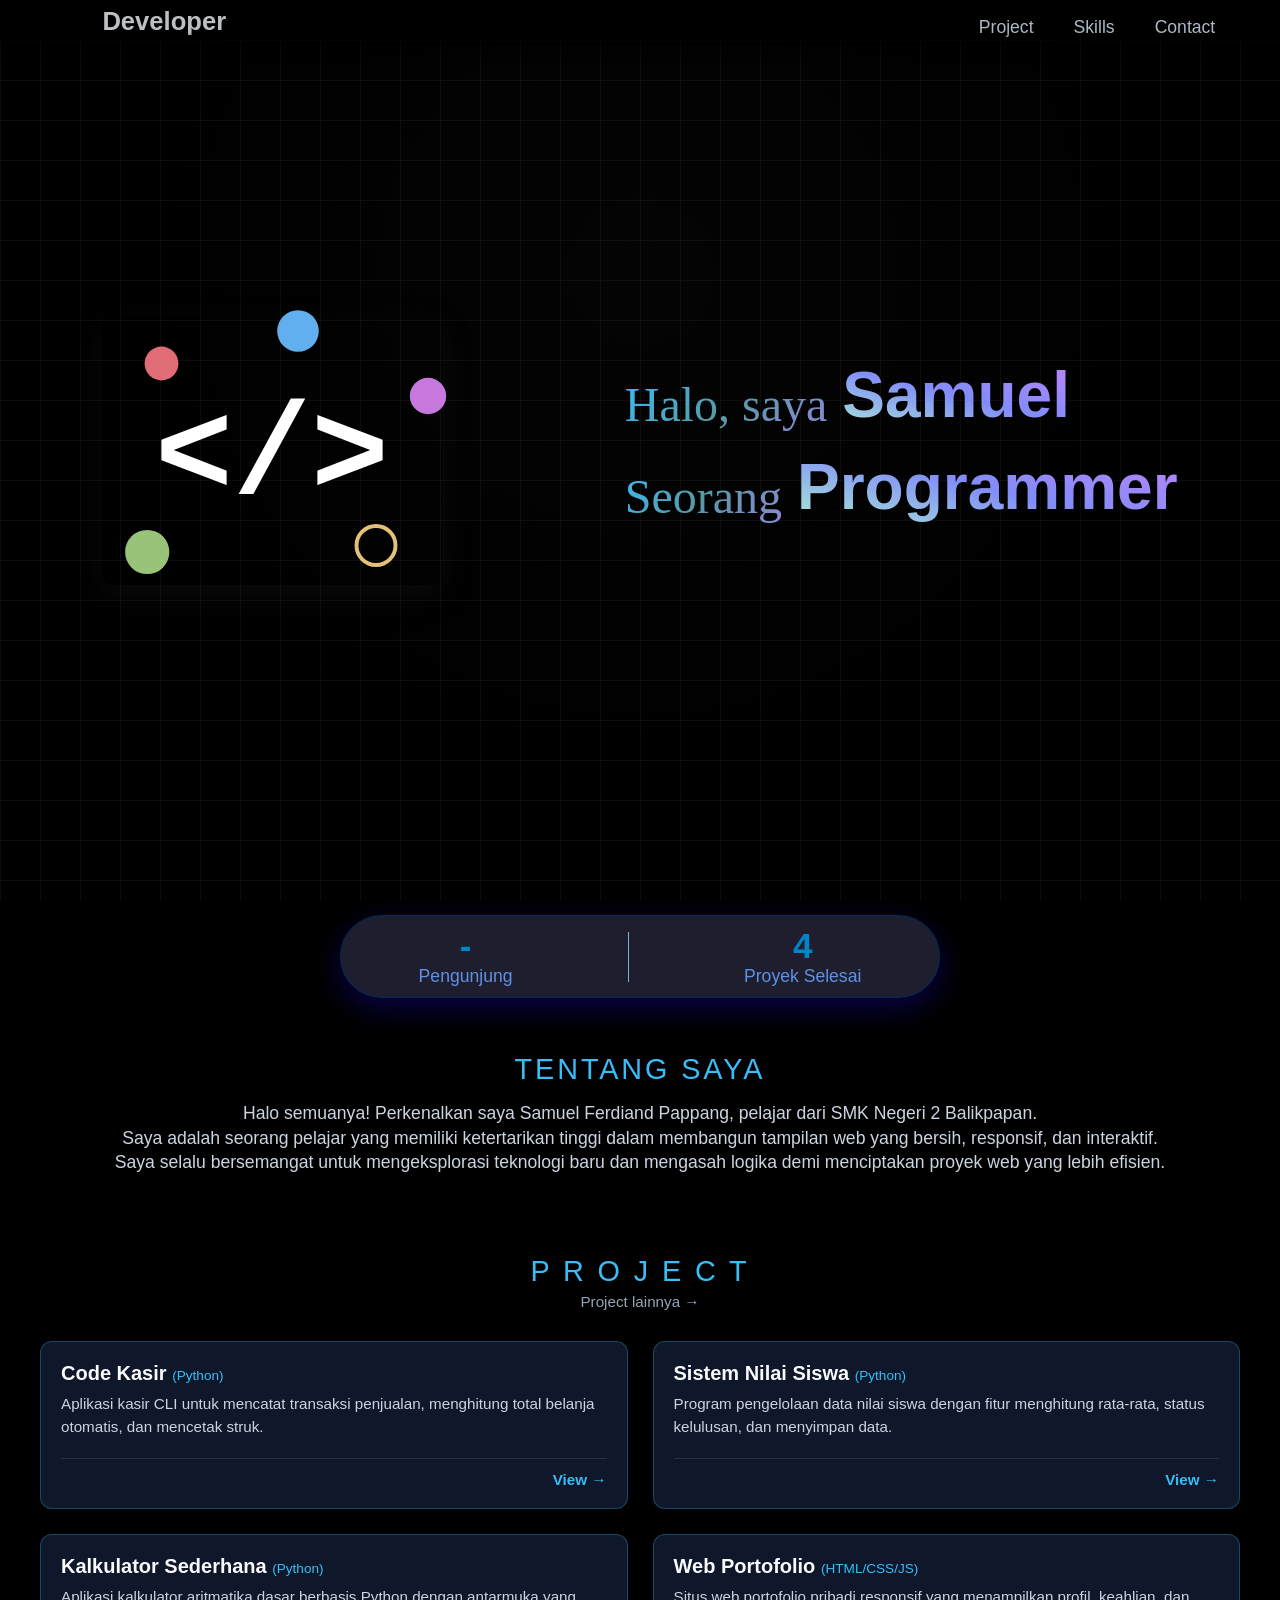
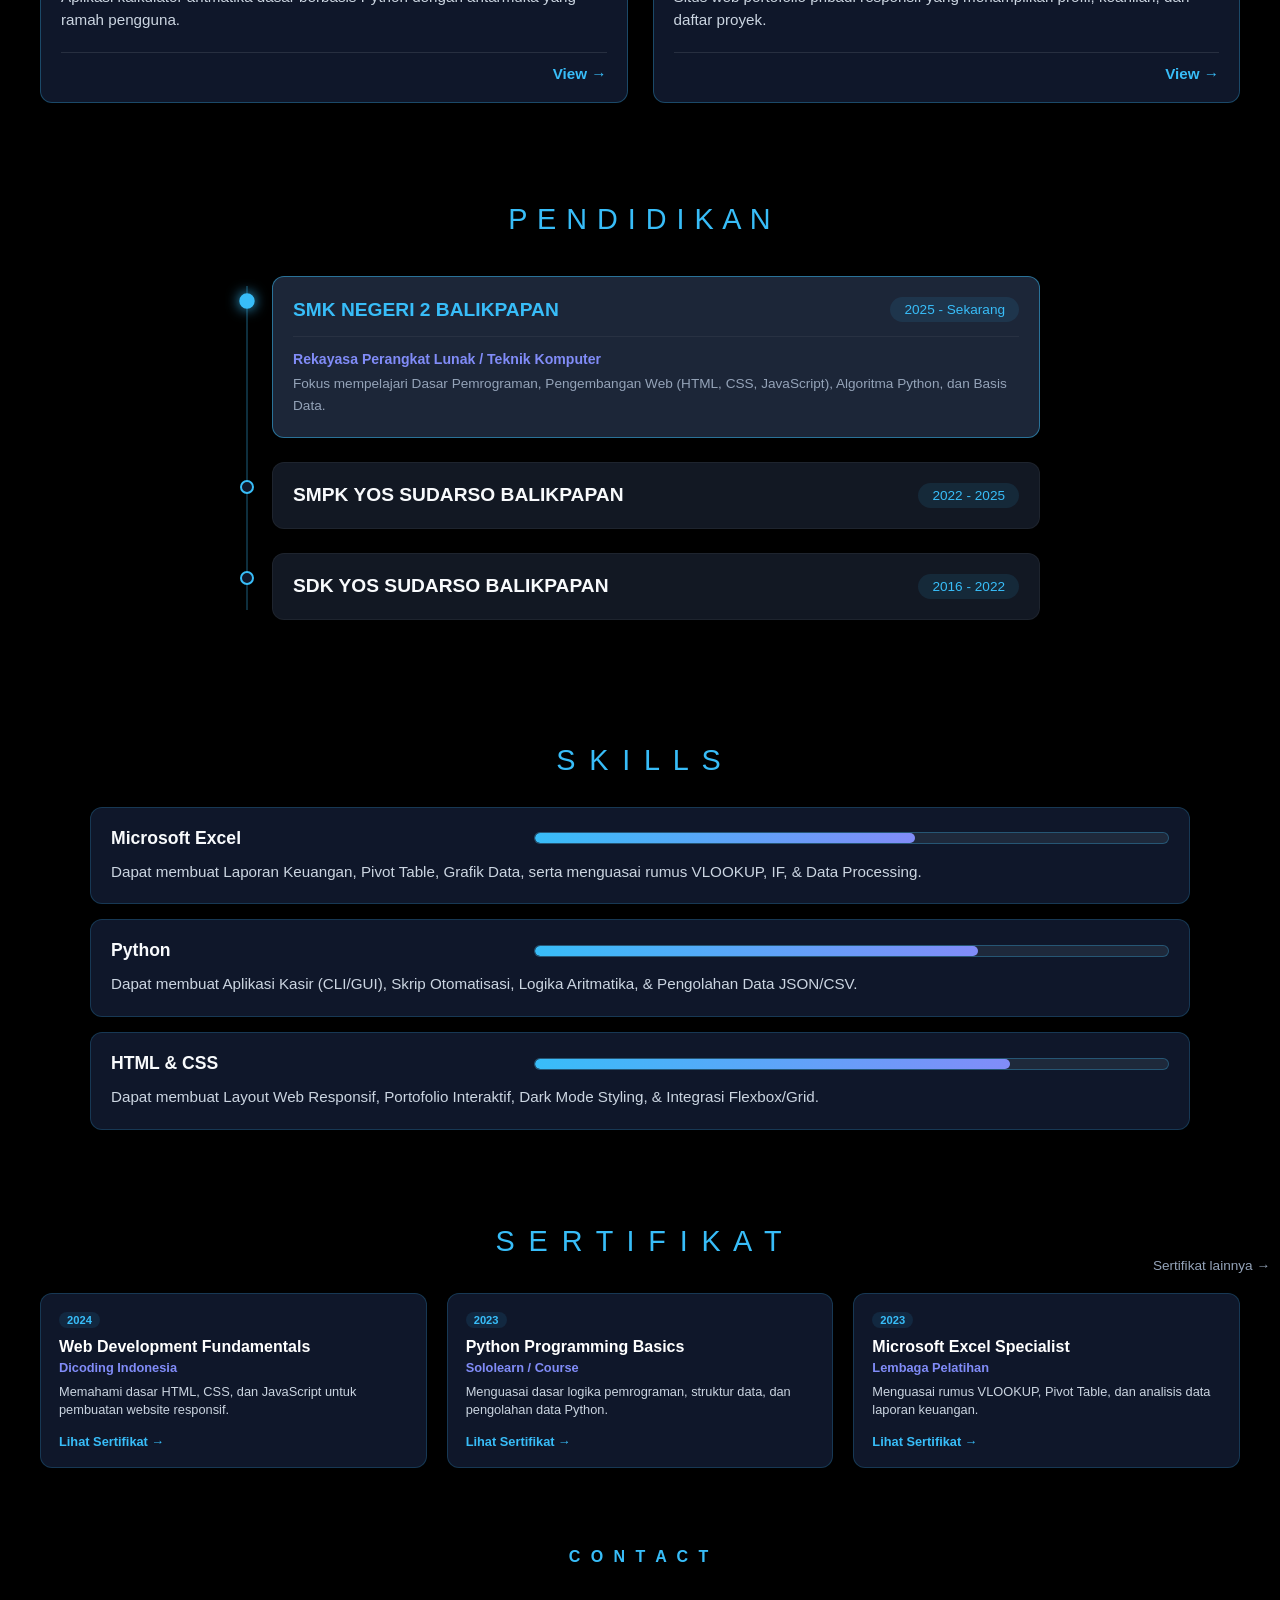
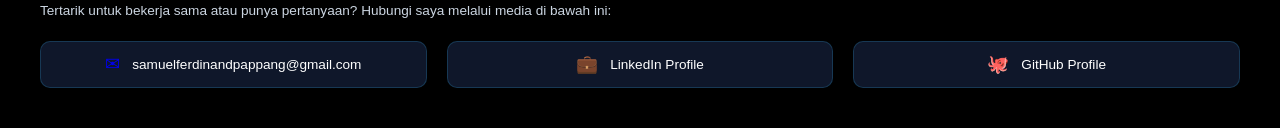
==== index.html @ 8a0ed3b5 "Add files via upload" ====
<!DOCTYPE html>
<html lang="id">
<head>
    <meta charset="UTF-8">
    <meta name="viewport" content="width=device-width, initial-scale=1.0">
    <title>Portfolio - Samuel</title>
    <link rel="stylesheet" href="style.css">
</head>
<body>

    <!-- NAVBAR -->
    <nav class="navbar">
        <a href="#" class="nav-brand">Developer</a>
        <ul class="nav-links">
            <li><a href="#projects">Project</a></li>
            <li><a href="#skills">Skills</a></li>
            <li><a href="#contact">Contact</a></li>
        </ul>
    </nav>

    <!-- HERO BANNER -->
    <section class="hero-banner" id="home">
      <div class="hero-content">
          <div class="hero-line">
              <span class="hero-greeting">Halo, saya </span>
              <span class="hero-name">Samuel</span>
          </div>
          <div class="hero-line">
              <span class="hero-greet">Seorang </span>
              <span class="hero-job">Programmer</span>
          </div>
      </div>

      <div class="code-illustration">
        <div class="floating-wrapper">
          <svg width="260" height="260" viewBox="0 0 200 200" fill="none" xmlns="http://www.w3.org/2000/svg">
            <circle cx="15" cy="35" r="13" fill="#E06C75" class="dot dot-verti" />
            <circle cx="120" cy="10" r="16" fill="#61AFEF" class="dot dot-horiz" />
            <circle cx="4" cy="180" r="17" fill="#98C379" class="dot dot-diago" />
            <circle cx="180" cy="175" r="15" stroke="#E5C07B" stroke-width="3" class="dot dot-verti" />
            <circle cx="220" cy="60" r="14" fill="#C678DD" class="dot dot-horiz" />
            <text x="50%" y="54%" dominant-baseline="middle" text-anchor="middle" 
                  fill="#ffffff" font-family="'Courier New', Consolas, monospace" font-size="100" font-weight="bold">
              &lt;/&gt;
            </text>  
          </svg>
        </div>
      </div>
    </section>

    <!-- COUNTER SECTION -->
    <section class="counter-section">
      <div class="counter-container">
          <div class="counter-item">
              <span class="counter-number" id="visitor-count">0</span>
              <span class="counter-label">Pengunjung</span>
          </div>
          <div class="counter-divider"></div>
          <div class="counter-item">
              <span class="counter-number" id="project-count">0</span>
              <span class="counter-label">Proyek Selesai</span>
          </div>
      </div>
    </section>

    <!-- TENTANG SAYA -->
    <section class="tentang">
      <div class="tentang-container">
          <h2 class="tentang-judul">TENTANG SAYA</h2>
          <p class="tentang-deskripsi">
            Halo semuanya! Perkenalkan saya Samuel Ferdiand Pappang, pelajar dari SMK Negeri 2 Balikpapan.<br>
            Saya adalah seorang pelajar yang memiliki ketertarikan tinggi dalam membangun tampilan web yang bersih, responsif, dan interaktif.<br> Saya selalu bersemangat untuk mengeksplorasi teknologi baru dan mengasah logika demi menciptakan proyek web yang lebih efisien.
          </p>
      </div>
    </section>

    <!-- PROJECT SECTION -->
   <!-- PROJECT SECTION -->
<section class="projects-section" id="projects">
  <div class="projects-container">
      
      <!-- Judul & Link di Bawahnya -->
      <h2 class="projects-title">P R O J E C T</h2>
      <div class="more-projects-wrapper">
          <a href="https://github.com/username?tab=repositories" target="_blank" class="more-projects-btn">
              Project lainnya &rarr;
          </a>
      </div>

      <!-- Grid 4 Proyek -->
      <div class="projects-grid" id="projects-grid"></div>

  </div>
</section>

<!-- EDUCATION SECTION -->
<section class="education-section" id="education">
  <div class="education-container">
      <h2 class="education-title">P E N D I D I K A N</h2>

      <div class="timeline-wrapper">
          <div class="dot-line-vertical"></div>

          <!-- Item 1: SMK (Default Aktif/Terbuka) -->
          <div class="timeline-item active" onclick="toggleEdu(this)">
              <div class="timeline-dot"></div>
              <div class="timeline-content">
                  <div class="timeline-header">
                      <h3 class="school-name">SMK NEGERI 2 BALIKPAPAN</h3>
                      <span class="edu-years">2025 - Sekarang</span>
                  </div>
                  <div class="timeline-info">
                      <p class="edu-major">Rekayasa Perangkat Lunak / Teknik Komputer</p>
                      <p class="edu-desc">Fokus mempelajari Dasar Pemrograman, Pengembangan Web (HTML, CSS, JavaScript), Algoritma Python, dan Basis Data.</p>
                  </div>
              </div>
          </div>

          <!-- Item 2: SMP -->
          <div class="timeline-item" onclick="toggleEdu(this)">
              <div class="timeline-dot"></div>
              <div class="timeline-content">
                  <div class="timeline-header">
                      <h3 class="school-name">SMPK YOS SUDARSO BALIKPAPAN</h3>
                      <span class="edu-years">2022 - 2025</span>
                  </div>
                  <div class="timeline-info">
                      <p class="edu-desc">Lulus dengan fokus pada ilmu pengetahuan umum dan dasar teknologi informasi.</p>
                  </div>
              </div>
          </div>

          <div class="timeline-item" onclick="toggleEdu(this)">
              <div class="timeline-dot"></div>
              <div class="timeline-content">
                  <div class="timeline-header">
                      <h3 class="school-name">SDK YOS SUDARSO BALIKPAPAN</h3>
                      <span class="edu-years">2016 - 2022</span>
                  </div>
                  <div class="timeline-info">
                      <p class="edu-desc">Mempelajari ilmu dasar dan membentuk karakter yang baik.</p>
                  </div>
              </div>
          </div>

      </div>
  </div>
</section>

<!-- SKILLS SECTION -->
<section class="skills-section" id="skills">
  <div class="skills-container">
      <h2 class="skills-title">S K I L L S</h2>

      <!-- Item 1: Excel -->
      <div class="skill-item">
          <div class="skill-header">
              <span class="skill-name">Microsoft Excel</span>
              <div class="progress-bar">
                  <div class="progress-fill" style="width: 60%;"></div>
              </div>
          </div>
          <p class="skill-desc">Dapat membuat Laporan Keuangan, Pivot Table, Grafik Data, serta menguasai rumus VLOOKUP, IF, & Data Processing.</p>
      </div>

      <!-- Item 2: Python -->
      <div class="skill-item">
          <div class="skill-header">
              <span class="skill-name">Python</span>
              <div class="progress-bar">
                  <div class="progress-fill" style="width: 70%;"></div>
              </div>
          </div>
          <p class="skill-desc">Dapat membuat Aplikasi Kasir (CLI/GUI), Skrip Otomatisasi, Logika Aritmatika, & Pengolahan Data JSON/CSV.</p>
      </div>

      <!-- Item 3: HTML & CSS -->
      <div class="skill-item">
          <div class="skill-header">
              <span class="skill-name">HTML & CSS</span>
              <div class="progress-bar">
                  <div class="progress-fill" style="width: 75%;"></div>
              </div>
          </div>
          <p class="skill-desc">Dapat membuat Layout Web Responsif, Portofolio Interaktif, Dark Mode Styling, & Integrasi Flexbox/Grid.</p>
      </div>

  </div>
</section>

<!-- CERTIFICATE SECTION -->
<section class="certificates-section" id="certificates">
  <div class="certificates-container">
      
      <!-- Header Section: Judul + Link Sertifikat Lainnya -->
      <div class="certificates-header">
          <h2 class="certificates-title">S E R T I F I K A T</h2>
          <a href="https://drive.google.com" target="_blank" class="more-certs-btn">
              Sertifikat lainnya &rarr;
          </a>
      </div>

      <div class="certificates-grid">
          
          <!-- Kartu 1 -->
          <div class="cert-card">
              <div class="cert-badge">2024</div>
              <h3 class="cert-title">Web Development Fundamentals</h3>
              <p class="cert-issuer">Dicoding Indonesia</p>
              <p class="cert-desc">Memahami dasar HTML, CSS, dan JavaScript untuk pembuatan website responsif.</p>
              <a href="#" class="cert-link" target="_blank">Lihat Sertifikat &rarr;</a>
          </div>

          <!-- Kartu 2 -->
          <div class="cert-card">
              <div class="cert-badge">2023</div>
              <h3 class="cert-title">Python Programming Basics</h3>
              <p class="cert-issuer">Sololearn / Course</p>
              <p class="cert-desc">Menguasai dasar logika pemrograman, struktur data, dan pengolahan data Python.</p>
              <a href="#" class="cert-link" target="_blank">Lihat Sertifikat &rarr;</a>
          </div>

          <!-- Kartu 3 -->
          <div class="cert-card">
              <div class="cert-badge">2023</div>
              <h3 class="cert-title">Microsoft Excel Specialist</h3>
              <p class="cert-issuer">Lembaga Pelatihan</p>
              <p class="cert-desc">Menguasai rumus VLOOKUP, Pivot Table, dan analisis data laporan keuangan.</p>
              <a href="#" class="cert-link" target="_blank">Lihat Sertifikat &rarr;</a>
          </div>

      </div>
  </div>
</section>

<!-- CONTACT SECTION -->
<section class="contact-section" id="contact">
  <div class="contact-container">
      <h2 class="contact-title">C O N T A C T</h2>

      <div class="contact-wrapper">
          <p class="contact-desc">Tertarik untuk bekerja sama atau punya pertanyaan? Hubungi saya melalui media di bawah ini:</p>
          
          <div class="contact-links">
              <a href="https://mail.google.com/mail/?view=cm&fs=1&to=samuelferdinandpappang@gmail.com" target="_blank" class="contact-card">
                  <span class="contact-icon">✉</span>
                  <span class="contact-text">samuelferdinandpappang@gmail.com</span>
              </a>

              <a href="https://linkedin.com/in/username-kamu" target="_blank" class="contact-card">
                  <span class="contact-icon">💼</span>
                  <span class="contact-text">LinkedIn Profile</span>
              </a>

              <a href="https://github.com/username-kamu" target="_blank" class="contact-card">
                  <span class="contact-icon">🐙</span>
                  <span class="contact-text">GitHub Profile</span>
              </a>
          </div>
      </div>
  </div>
</section>

    <script src="script.js"></script>
</body>
</html>
---- style.css ----
/* ==========================================
   RESET & BASE STYLES
   ========================================== */
* {
  margin: 0;
  padding: 0;
  box-sizing: border-box;
}

html {
  scroll-behavior: smooth;
}

body {
  font-family: 'Segoe UI', Tahoma, Geneva, Verdana, sans-serif;
  background-color: #000000;
  color: #f8fafc;
  overflow-x: hidden;
}

::-webkit-scrollbar {
  display: none;
}

/* ==========================================
   NAVBAR
   ========================================== */
.navbar {
  position: fixed;
  top: 0;
  left: 0;
  width: 100%;
  display: flex;
  gap:70%;
  align-items: center;
  z-index: 100;
  background: #000000;
  -webkit-mask-image: linear-gradient(to bottom, black 60%, transparent 100%);
  mask-image: linear-gradient(to bottom, black 60%, transparent 100%);
  margin-top: -15px;
  min-height: 70px;
}

.nav-brand {
  font-size: 1.4rem;
  font-weight: 900;
  color: #bcc0c5;
  text-decoration: none;
  font-family: 'Trebuchet MS', sans-serif;
  transition: color 0.3s;
  white-space: nowrap;
  margin-top: -5px;
  left:30%8
}

.nav-brand:hover {
  color: #ffffff;
}

.nav-links {
  display: flex;
  list-style: none;
  gap: 1rem;
  margin-top: 8px;
  margin-right: 8%;
}

.nav-links a {
  text-decoration: none;
  color: #aeb9c6;
  font-size: 1rem;
  font-weight: 500;
  transition: color 0.3s;
  white-space: nowrap;
}

.nav-links a:hover,
.nav-links a.active {
  color: #ffffff;
}

/* ==========================================
   HERO BANNER
   ========================================== */
.hero-banner {
  position: relative;
  width: 100%;
  min-height: 60vh;
  display: flex;
  flex-direction: column;
  justify-content: center;
  align-items: center;
  gap: 40px;
  background-color: #000000;
  background-image: 
    radial-gradient(circle at 50% 30%, rgba(26, 27, 27, 0.15) 0%, transparent 60%),
    linear-gradient(to right, rgba(254, 254, 255, 0.05) 1.2px, transparent 1px),
    linear-gradient(to bottom, rgba(252, 251, 251, 0.05) 1.2px, transparent 1px);
  background-size: 100% 100%, 40px 40px, 40px 40px;
}

.hero-content {
  display: flex;
  flex-direction: column;
  align-items: center;
  text-align: center;
  width: 100%;
}

.hero-line {
  display: flex;
  flex-wrap: wrap;
  justify-content: center;
  align-items: center;
  gap: 8px;
}

.hero-greeting, .hero-greet {
  font-size: 1.2rem;
  font-weight: 200;
  font-family: serif;
  background: linear-gradient(135deg, #38bdf8, #5799a5, #8b89d3);
  -webkit-background-clip: text;
  background-clip: text;
  -webkit-text-fill-color: transparent;
}

.hero-name, .hero-job {
  font-size: 1.3rem;
  font-weight: 700;
  background: linear-gradient(15deg, #a8ead6, #818cf8, #c084fc);
  -webkit-background-clip: text;
  background-clip: text;
  -webkit-text-fill-color: transparent;
  margin-bottom: 10px;
}

/* ILUSTRASI SVG */
.code-illustration {
  width: 110px;
  height: 80px;
  border-radius: 10px;
  box-shadow: 0 10px 30px rgba(37, 37, 37, 0.3);
  display: flex;
  justify-content: center;
  align-items: center;
}

.code-illustration svg {
  width: 160px;
  height: 160px;
}

/* ANIMASI DOTS */
svg { overflow: visible; }
.dot { transform-box: fill-box; transform-origin: center; }

@keyframes moveVertical { 0%, 100% { transform: translateY(0); } 50% { transform: translateY(-3px); } }
@keyframes moveHorizontal { 0%, 100% { transform: translateX(0); } 50% { transform: translateX(3px); } }
@keyframes moveDiagonal { 0%, 100% { transform: translate(0, 0); } 50% { transform: translate(2px, -3px); } }

.dot-verti { animation: moveVertical 3s ease-in-out infinite; }
.dot-horiz { animation: moveHorizontal 3.8s ease-in-out infinite; }
.dot-diago { animation: moveDiagonal 3.2s ease-in-out infinite; }

/* ==========================================
   COUNTER SECTION
   ========================================== */
.counter-section {
  width: 100%;
  display: flex;
  justify-content: center;
  padding: 15px;
}

.counter-container {
  background: #1E1E2E;
  border: 1px solid rgba(3, 44, 94, 0.9);
  padding: 5px 20px;
  border-radius: 100px;
  box-shadow: 0 10px 30px rgba(18, 8, 157, 0.45);
  display: flex;
  align-items: center;
  justify-content: space-around;
  gap: 15px;
  width: 100%;
  max-width: 600px;
}

.counter-item {
  display: flex;
  flex-direction: column;
  align-items: center;
}

.counter-number {
  font-size: 1.4rem;
  font-weight: 700;
  color: #0284c7;
}

.counter-label {
  font-size: 0.85rem;
  font-weight: 500;
  color: #6091e4;
  text-align: center;
}

.counter-divider {
  width: 1px;
  height: 50px;
  background-color: rgba(137, 195, 239, 0.9);
}

/* ==========================================
   TENTANG SAYA
   ========================================== */
.tentang {
  width: 100%;
  display: flex;
  padding: 40px 20px;
}

.tentang-container {
  max-width: 1200px;
  width: 100%;
  margin: 0 auto;
}

.tentang-judul {
  font-size: 1rem;
  margin-bottom: 5px;
  color: #38bdf8;
  text-align: left;
}

.tentang-deskripsi {
  color: #cbd5e1;
  line-height: 1.4;
  font-size: 0.85rem;
}

/* ==========================================
   PROJECT SECTION
   ========================================== */
.projects-section {
  width: 100%;
  padding: 40px 20px;
}

.projects-container {
  max-width: 1200px;
  margin: 0 auto;
}

.projects-title {
  font-size: 1rem;
  color: #38bdf8;
  letter-spacing: 2px;
  font-weight: 600;
  margin-bottom: 5px;
  text-align: center;
}

.more-projects-wrapper {
  margin-bottom: 25px;
  text-align: center;
}

.more-projects-btn {
  text-decoration: none;
  color: #94a3b8;
  font-size: 0.85rem;
  font-weight: 500;
  transition: color 0.3s ease, transform 0.2s ease;
  display: inline-block;
}

.more-projects-btn:hover {
  color: #38bdf8;
  transform: translateX(3px);
}

.projects-grid {
  display: grid;
  grid-template-columns: 1fr;
  gap: 20px;
}

/* KOTAK KARTU (Dengan border menyala) */
.project-card {
  background: #0f172a;
  border: 1px solid rgba(56, 189, 248, 0.3);
  border-radius: 12px;
  padding: 20px;
  display: flex;
  flex-direction: column;
  justify-content: space-between;
  transition: transform 0.3s ease, border-color 0.3s ease, box-shadow 0.3s ease;
}

.project-card:hover {
  transform: translateY(-5px);
  border-color: #38bdf8;
  box-shadow: 0 8px 25px rgba(56, 189, 248, 0.2);
}

.card-content h3 {
  font-size: 1.1rem;
  color: #f8fafc;
  margin-bottom: 8px;
}

.card-content h3 span {
  font-size: 0.85rem;
  color: #38bdf8;
  font-weight: normal;
}

.card-content p {
  color: #cbd5e1;
  font-size: 0.85rem;
  line-height: 1.5;
}

.card-footer {
  display: flex;
  justify-content: flex-end;
  align-items: center;
  margin-top: 20px;
  padding-top: 12px;
  border-top: 1px solid rgba(255, 255, 255, 0.1);
}

.view-btn {
  text-decoration: none;
  color: #38bdf8;
  font-size: 0.85rem;
  font-weight: 600;
  transition: color 0.3s ease, transform 0.2s ease;
}

.view-btn:hover {
  color: #818cf8;
  transform: translateX(3px);
}

/* ==========================================
   EDUCATION SECTION
========================================== */
.education-section {
  width: 100%;
  padding: 60px 20px;
  background: #000000; /* Background gelap modern */
  color: #f8fafc;
}

.education-container {
  max-width: 800px;
  margin: 0 auto;
}

.education-title {
  font-size: 1rem;
  color: #38bdf8;
  letter-spacing: 1px;
  text-align: center;
  margin-bottom: 40px;
  font-weight: 600;
}

/* TIMELINE */
.timeline-wrapper {
  position: relative;
  padding-left: 32px;
}

/* Garis Vertikal Presisi */
.dot-line-vertical {
  position: absolute;
  left: 5.5px;
  top: 10px;
  bottom: 10px;
  width: 2px;
  background: rgba(56, 189, 248, 0.25);
}

/* Item Timeline */
.timeline-item {
  position: relative;
  margin-bottom: 24px;
  cursor: pointer;
}

.timeline-dot {
  position: absolute;
  left: -32px;
  top: 18px;
  width: 14px;
  height: 14px;
  border-radius: 50%;
  border: 2px solid #38bdf8;
  background: #0f172a;
  z-index: 2;
  transition: all 0.3s ease;
}

/* Card Content */
.timeline-content {
  background: rgba(30, 41, 59, 0.6);
  border: 1px solid rgba(255, 255, 255, 0.05);
  border-radius: 12px;
  padding: 20px;
  backdrop-filter: blur(8px);
  transition: all 0.3s ease;
}

.timeline-header {
  display: flex;
  flex-direction: column;
  gap: 8px;
}

.school-name {
  font-size: 1.05rem;
  font-weight: 600;
  color: #f8fafc;
  transition: color 0.3s ease;
}

.edu-years {
  width: fit-content;
  background: rgba(56, 189, 248, 0.1);
  color: #38bdf8;
  padding: 4px 12px;
  border-radius: 20px;
  font-size: 0.75rem;
  font-weight: 500;
}

/* Konten Tersembunyi (Animasi Smooth) */
.timeline-info {
  max-height: 0;
  overflow: hidden;
  opacity: 0;
  transition: max-height 0.4s cubic-bezier(0, 1, 0, 1), opacity 0.3s ease, margin-top 0.3s ease;
}

.edu-major {
  color: #818cf8;
  font-size: 0.88rem;
  font-weight: 600;
  margin-bottom: 6px;
}

.edu-desc {
  color: #94a3b8;
  font-size: 0.85rem;
  line-height: 1.6;
}

/* STATE AKTIF & HOVER */
.timeline-item:hover .timeline-content {
  border-color: rgba(56, 189, 248, 0.3);
  transform: translateY(-2px);
}

.timeline-item.active .timeline-dot {
  background: #38bdf8;
  box-shadow: 0 0 12px #38bdf8;
  transform: scale(1.1);
}

.timeline-item.active .timeline-content {
  background: rgba(30, 41, 59, 0.95);
  border-color: rgba(56, 189, 248, 0.5);
}

.timeline-item.active .school-name {
  color: #38bdf8;
}

.timeline-item.active .timeline-info {
  max-height: 200px;
  opacity: 1;
  margin-top: 14px;
  padding-top: 14px;
  border-top: 1px solid rgba(255, 255, 255, 0.05);
}



/* ==========================================
   SKILLS SECTION (PROGRESS BAR LEVEL)
   ========================================== */
.skills-section {
  width: 100%;
  padding: 40px 20px;
}

.skills-container {
  max-width: 1100px;
  margin: 0 auto;
}

.skills-title {
  font-size: 1rem;
  color: #38bdf8;
  letter-spacing: 2px;
  font-weight: 600;
  margin-bottom: 25px;
  text-align: center;
}

/* Kotak Tiap Skill */
.skill-item {
  background: #0f172a;
  border: 1px solid rgba(56, 189, 248, 0.2);
  border-radius: 12px;
  padding: 20px;
  margin-bottom: 15px;
  transition: border-color 0.3s ease, box-shadow 0.3s ease;
}

.skill-item:hover {
  border-color: #38bdf8;
  box-shadow: 0 8px 25px rgba(56, 189, 248, 0.15);
}

/* Baris Judul Skill & Progress Bar */
.skill-header {
  display: flex;
  align-items: center;
  justify-content: space-between;
  gap: 15px;
  margin-bottom: 12px;
}

.skill-name {
  font-size: 1rem;
  font-weight: 600;
  color: #f8fafc;
  white-space: nowrap;
}

/* Kotak Persentase (Progress Bar) */
.progress-bar {
  width: 50%;
  height: 10px;
  background: #1e293b;
  border-radius: 8px;
  overflow: hidden;
  border: 1px solid rgba(56, 189, 248, 0.3);
}

.progress-fill {
  height: 100%;
  background: linear-gradient(90deg, #38bdf8, #818cf8);
  border-radius: 10px;
}

/* Deskripsi Hasil Karya */
.skill-desc {
  color: #cbd5e1;
  font-size: 0.85rem;
  line-height: 1.5;
}


/* ==========================================
   SECTION SERTIFIKAT (FULL & RESPONSIVE)
   ========================================== */
.certificates-section {
  width: 100%;
  padding: 30px 15px;
}

.certificates-container {
  max-width: 1200px;
  margin: 0 auto;
}

/* Header (Judul Tengah & Tombol Kanan) */
.certificates-header {
  justify-content: flex-start;
  align-items: center;
  margin-bottom: 25px;
  width: 100%;
}

.certificates-title {
  font-size: 1rem;
  color: #38bdf8;
  letter-spacing: 2px;
  font-weight: 600;
  margin: 0;
  text-align: center;
}

.more-certs-btn {
  position: absolute;
  right: 0;
  text-decoration: none;
  color: #94a3b8;
  font-size: 0.8rem;
  font-weight: 500;
  transition: color 0.3s ease, transform 0.2s ease;
  margin-top:0px;
  right: 10px;
}

.more-certs-btn:hover {
  color: #38bdf8;
  transform: translateX(3px);
}

/* Grid & Kolom Sertifikat */
.certificates-grid {
  display: grid;
  grid-template-columns: 1fr; /* 1 Kolom di HP */
  gap: 15px;
}

/* Box Kartu Sertifikat */
.cert-card {
  background: #0f172a;
  border: 1px solid rgba(56, 189, 248, 0.2);
  border-radius: 12px;
  padding: 18px;
  display: flex;
  flex-direction: column;
  justify-content: space-between;
  transition: transform 0.3s ease, border-color 0.3s ease, box-shadow 0.3s ease;
}

.cert-card:hover {
  transform: translateY(-4px);
  border-color: #38bdf8;
  box-shadow: 0 8px 20px rgba(56, 189, 248, 0.15);
}

.cert-badge {
  align-self: flex-start;
  font-size: 0.7rem;
  color: #38bdf8;
  background: rgba(56, 189, 248, 0.1);
  padding: 2px 8px;
  border-radius: 10px;
  margin-bottom: 10px;
  font-weight: 600;
}

.cert-title {
  font-size: 1rem;
  font-weight: 700;
  color: #ffffff;
  margin-bottom: 4px;
}

.cert-issuer {
  font-size: 0.8rem;
  color: #818cf8;
  font-weight: 600;
  margin-bottom: 8px;
}

.cert-desc {
  font-size: 0.8rem;
  color: #cbd5e1;
  line-height: 1.4;
  margin-bottom: 15px;
}

.cert-link {
  text-decoration: none;
  font-size: 0.8rem;
  color: #38bdf8;
  font-weight: 600;
  transition: color 0.3s ease;
  align-self: flex-start;
}

.cert-link:hover {
  color: #818cf8;
}

/* ==========================================
   SECTION CONTACT (RESPONSIVE)
   ========================================== */
.contact-section {
  width: 100%;
  padding: 30px 15px;
}

.contact-container {
  max-width: 1200px;
  margin: 0 auto;
}

/* Judul disamakan persis */
.contact-title {
  font-size: 1rem;
  color: #38bdf8;
  letter-spacing: 3px;
  font-weight: 600;
  margin-bottom: 25px;
  text-align: center;
}

.contact-desc {
  font-size: 0.85rem;
  color: #cbd5e1;
  line-height: 1.5;
  margin-bottom: 20px;
}

/* Container Link Contact */
.contact-links {
  display: flex;
  flex-direction: column;
  gap: 12px;
}

.contact-card {
  display: flex;
  align-items: center;
  gap: 12px;
  background: #0f172a;
  border: 1px solid rgba(56, 189, 248, 0.2);
  padding: 12px 16px;
  border-radius: 10px;
  text-decoration: none;
  transition: transform 0.3s ease, border-color 0.3s ease, box-shadow 0.3s ease;
}

.contact-card:hover {
  transform: translateY(-2px);
  border-color: #38bdf8;
  box-shadow: 0 4px 15px rgba(56, 189, 248, 0.15);
}

.contact-icon {
  font-size: 1.1rem;
}

.contact-text {
  font-size: 0.85rem;
  color: #ffffff;
  font-weight: 500;
}

/* ==========================================
   💻 LAPTOP/DESKTOP (> 768px)
   ========================================== */
@media (min-width: 768px) {
  .navbar { padding: 1.5rem 8%; }
  .nav-brand {
    font-size: 1.6rem;}
  .nav-links { gap: 2.5rem; }
  .nav-links a { font-size: 1.1rem; }

  .hero-banner {
    flex-direction: row-reverse;
    justify-content: space-between;
    height: 100vh;
    padding: 0 8%;
    gap: 0;
  }

  .hero-content {
    align-items: flex-start;
    text-align: left;
    width: auto;
  }

  .hero-line { 
    justify-content: flex-start; 
    gap: 15px;
  }
  .hero-greeting, .hero-greet { font-size: 3rem; }
  .hero-name, .hero-job { 
    font-size: 4rem;
    margin-bottom: 18px;
  }

  .code-illustration {
    width: 340px;
    height: 270px;
  }

  .code-illustration svg {
    width: 260px;
    height: 260px;
  }

  .counter-container {
    padding: 10px 50px;
    gap: 60px;
  }

  .counter-number { font-size: 2.2rem; }
  .counter-label { font-size: 1.1rem; }
  
  .tentang-judul { 
    text-align: center; 
    font-size: 1.8rem;
    letter-spacing: 2.9px;
    margin-bottom: 15px;
    font-weight: 150;
  }
  
  .tentang-deskripsi {
    width: 100%;
    max-width: 100%;
    display: flex;
    justify-content: center;
    font-size: 1.1rem;
    text-align: center;
  }

  .projects-title {
    text-align: center;
    font-size: 1.8rem;
    letter-spacing: 2.9px;
    font-weight: 150;
  }

  .more-projects-wrapper {
    text-align: center;
    margin-bottom: 30px;
  }

  .more-projects-btn { font-size: 0.95rem; }

  .projects-grid {
    grid-template-columns: repeat(2, 1fr);
    gap: 25px;
  }

  .card-content h3 { font-size: 1.25rem; }
  .card-content p { font-size: 0.95rem; }
  .view-btn { font-size: 0.95rem; }

  .skills-title {
    text-align: center;
    font-size: 1.8rem;
    letter-spacing: 2.9px;
    font-weight: 150;
    margin-bottom: 30px;
  }

  .skill-name { font-size: 1.1rem; }
  .skill-desc { font-size: 0.95rem; }
  .progress-bar { width: 60%; height: 12px; }

  .education-title {
    font-size: 1.8rem;
    text-align: center;
    font-weight: 200;
  }

  .timeline-header {
    flex-direction: row;
    justify-content: space-between;
    align-items: center;
  }

  .school-name {
    font-size: 1.2rem;
  }

  .edu-years {
    font-size: 0.85rem;
    padding: 5px 14px;
  }   

   .certificates-section {
    padding: 40px 20px;
  }

  .certificates-header {
    margin-bottom: 35px;
  }

  .more-certs-btn {
    font-size: 0.85rem;
  }

  /* Kunci 3 Kolom Menyamping di Laptop (1x3) */
  .certificates-grid {
    grid-template-columns: repeat(3, 1fr);
    gap: 20px;
  }
  .certificates-title {
    font-size: 1.8rem;
    letter-spacing: 2.9px;
    font-weight: 150;
    text-align: center;
  }

  .contact-section {
    padding: 40px 20px;
  }

  .contact-title {
    margin-bottom: 35px;
  }

  .contact-links {
    flex-direction: row;
    gap: 20px;
  }

  .contact-card {
    flex: 1;
    justify-content: center;
  }

}
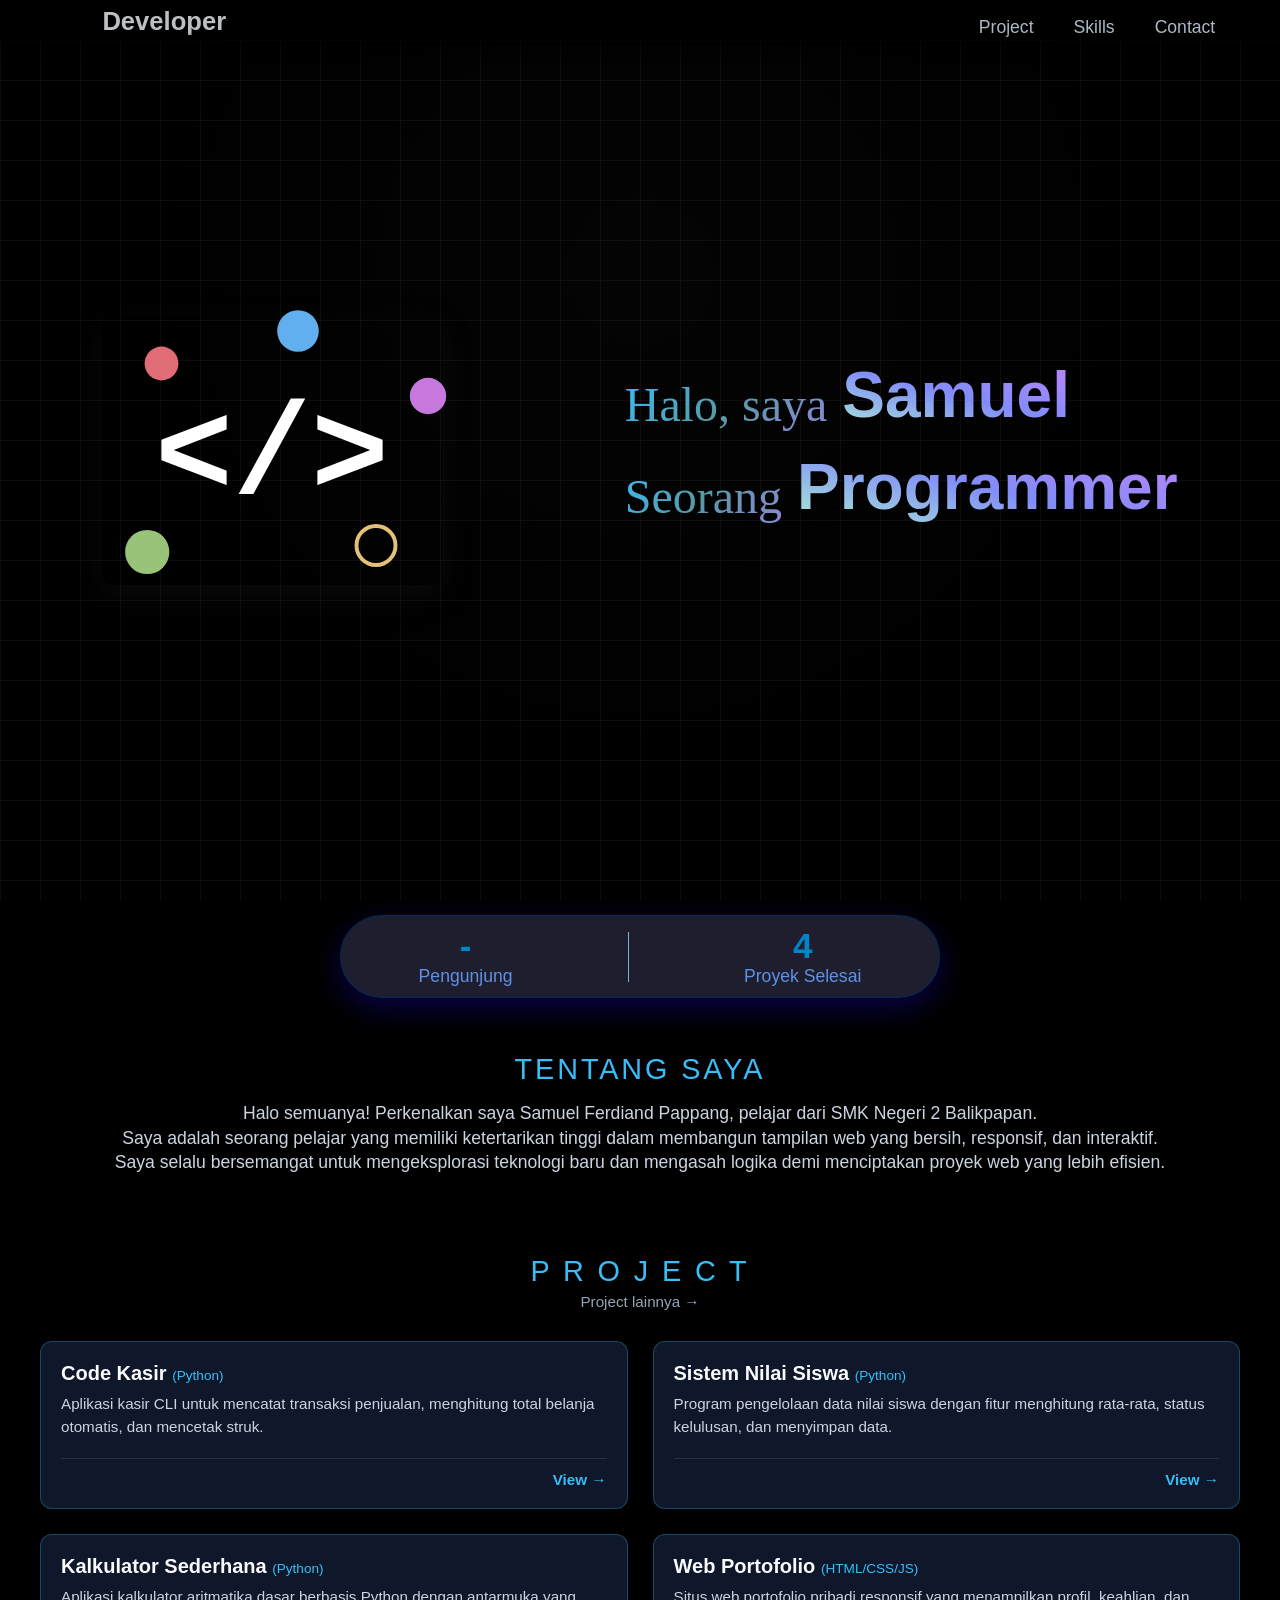
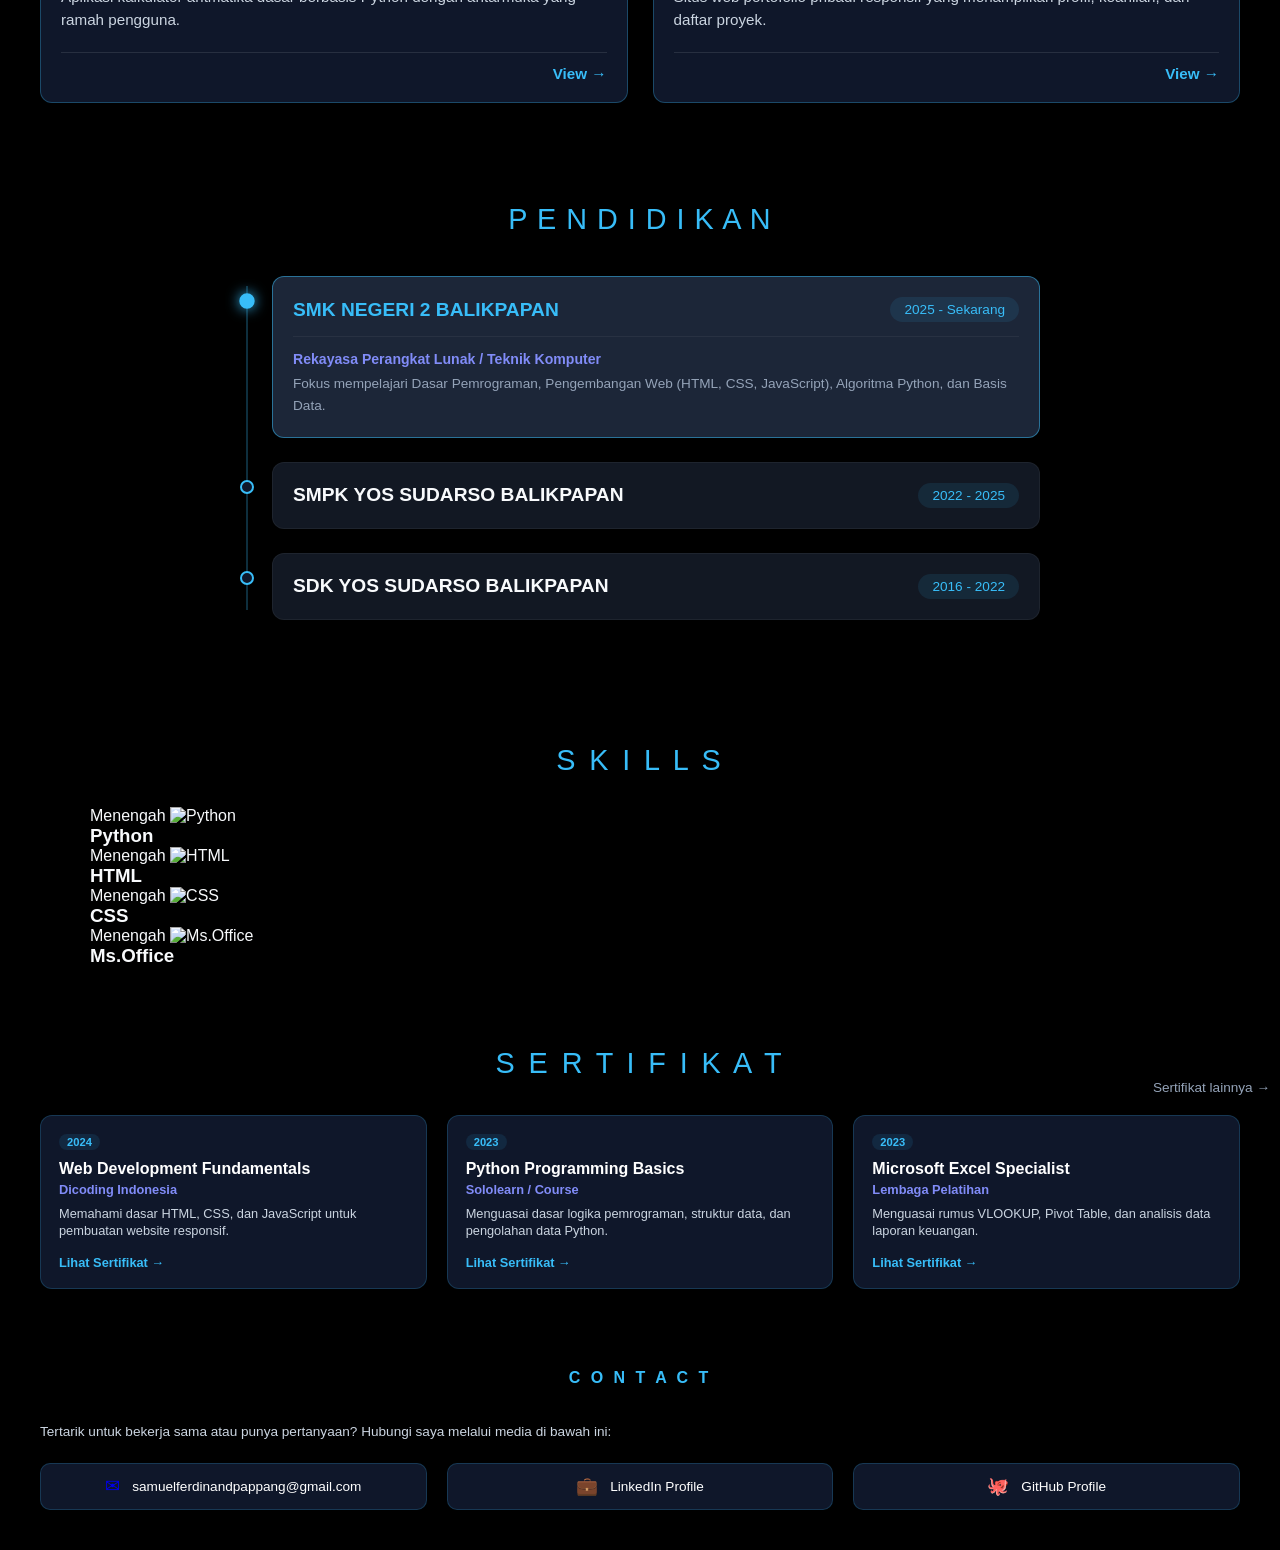
==== commit 51177580: "Refactor skills section to use skill cards Replaced skill items with skill cards for better layout a" ====
--- a/index.html
+++ b/index.html
@@ -152,38 +152,39 @@
   <div class="skills-container">
       <h2 class="skills-title">S K I L L S</h2>
 
-      <!-- Item 1: Excel -->
-      <div class="skill-item">
-          <div class="skill-header">
-              <span class="skill-name">Microsoft Excel</span>
-              <div class="progress-bar">
-                  <div class="progress-fill" style="width: 60%;"></div>
-              </div>
-          </div>
-          <p class="skill-desc">Dapat membuat Laporan Keuangan, Pivot Table, Grafik Data, serta menguasai rumus VLOOKUP, IF, & Data Processing.</p>
-      </div>
-
-      <!-- Item 2: Python -->
-      <div class="skill-item">
-          <div class="skill-header">
-              <span class="skill-name">Python</span>
-              <div class="progress-bar">
-                  <div class="progress-fill" style="width: 70%;"></div>
-              </div>
-          </div>
-          <p class="skill-desc">Dapat membuat Aplikasi Kasir (CLI/GUI), Skrip Otomatisasi, Logika Aritmatika, & Pengolahan Data JSON/CSV.</p>
-      </div>
-
-      <!-- Item 3: HTML & CSS -->
-      <div class="skill-item">
-          <div class="skill-header">
-              <span class="skill-name">HTML & CSS</span>
-              <div class="progress-bar">
-                  <div class="progress-fill" style="width: 75%;"></div>
-              </div>
-          </div>
-          <p class="skill-desc">Dapat membuat Layout Web Responsif, Portofolio Interaktif, Dark Mode Styling, & Integrasi Flexbox/Grid.</p>
-      </div>
+      <div class="skills-grid">
+  <!-- Card 1 -->
+  <div class="skill-card">
+    <span class="level-badge intermediate">Menengah</span>
+    <!-- Tempel kode SVG / file SVG di sini -->
+    <img src="python.svg.webp" alt="Python" class="skill-icon" />
+    <h3>Python</h3>
+  </div>
+
+  <!-- Card 2 -->
+  <div class="skill-card">
+    <span class="level-badge intermediate">Menengah</span>
+    <!-- Tempel kode SVG / file SVG di sini -->
+    <img src="html.svg.webp" alt="HTML" class="skill-icon" />
+    <h3>HTML</h3>
+  </div>
+
+  <!-- Card 3 -->
+  <div class="skill-card">
+    <span class="level-badge intermediate">Menengah</span>
+    <!-- Tempel kode SVG / file SVG di sini -->
+    <img src="css.svg.webp" alt="CSS" class="skill-icon" />
+    <h3>CSS</h3>
+  </div>
+
+  <!-- Card 4 -->
+  <div class="skill-card">
+    <span class="level-badge intermediate">Menengah</span>
+    <!-- Tempel kode SVG / file SVG di sini -->
+    <img src="office.svg.webp" alt="Ms.Office" class="skill-icon" />
+    <h3>Ms.Office</h3>
+  </div>
+</div>
 
   </div>
 </section>
@@ -263,4 +264,4 @@
 
     <script src="script.js"></script>
 </body>
-</html>+</html>
